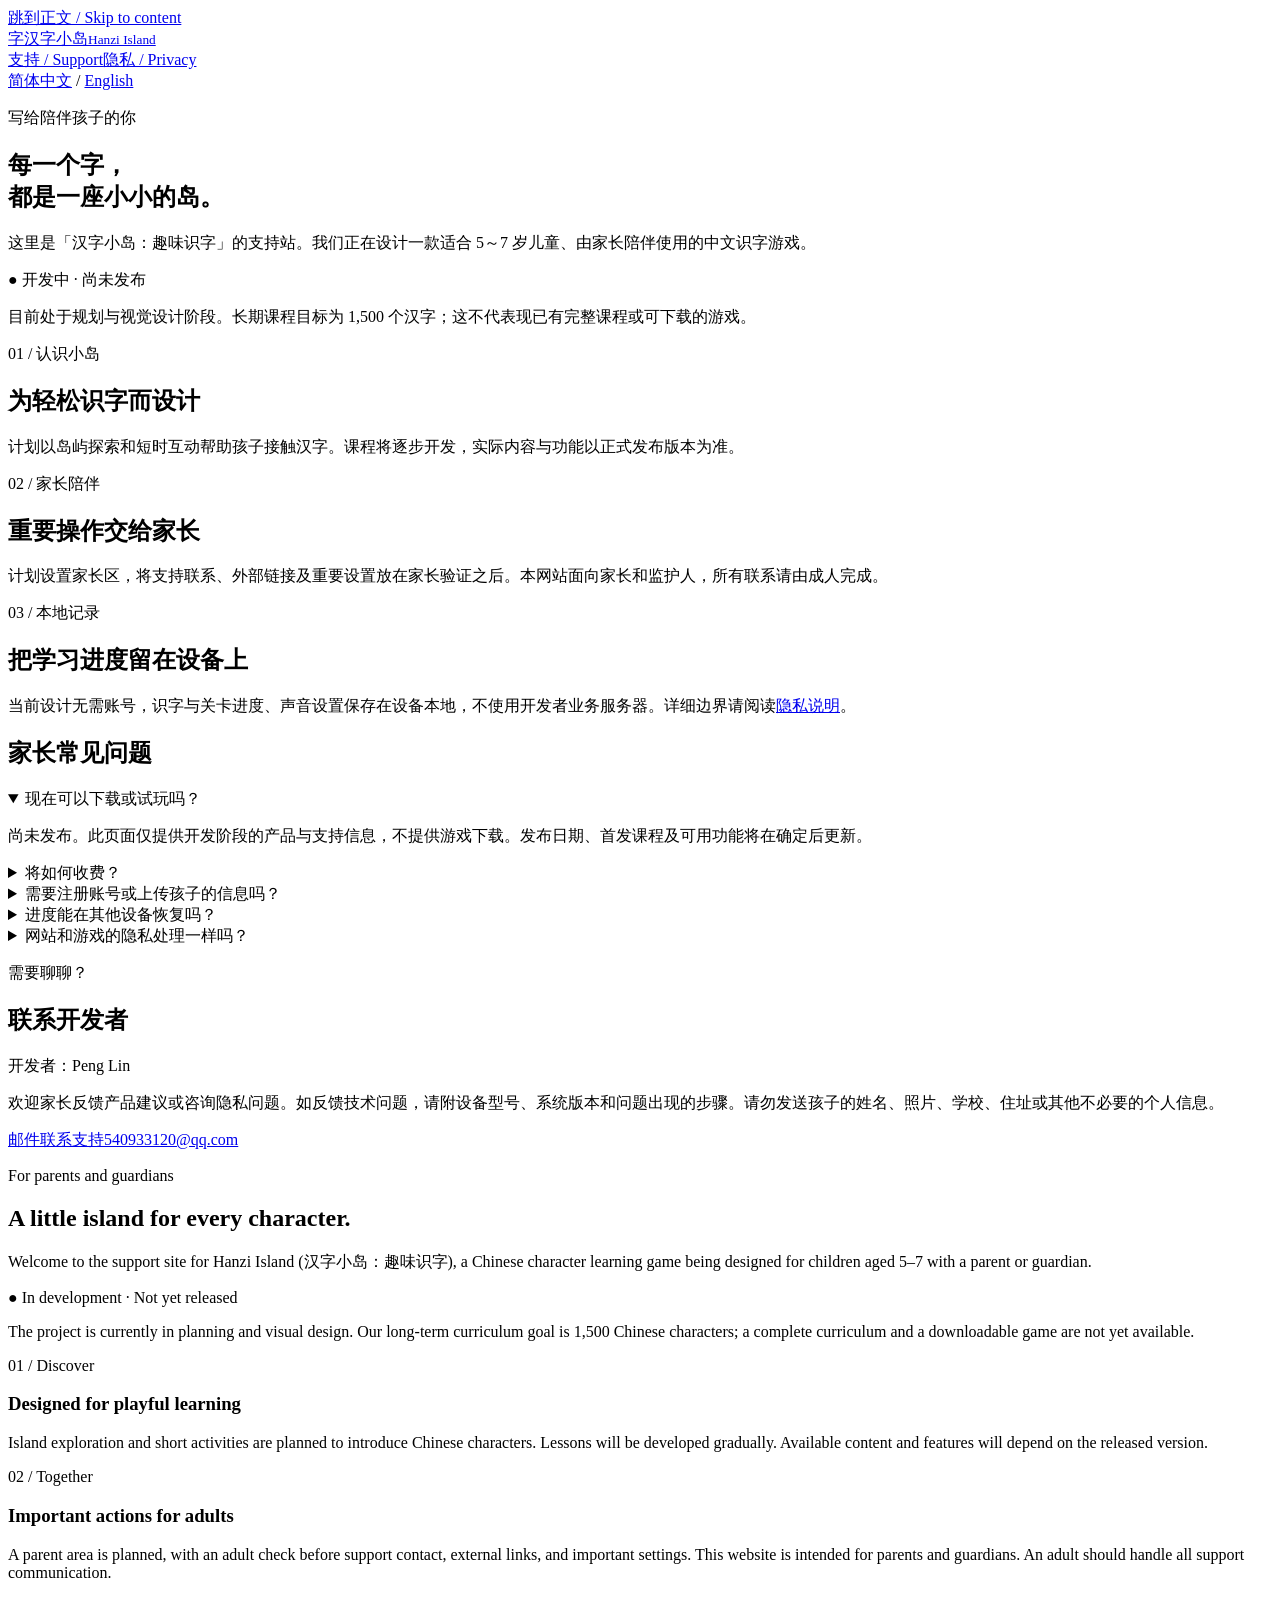
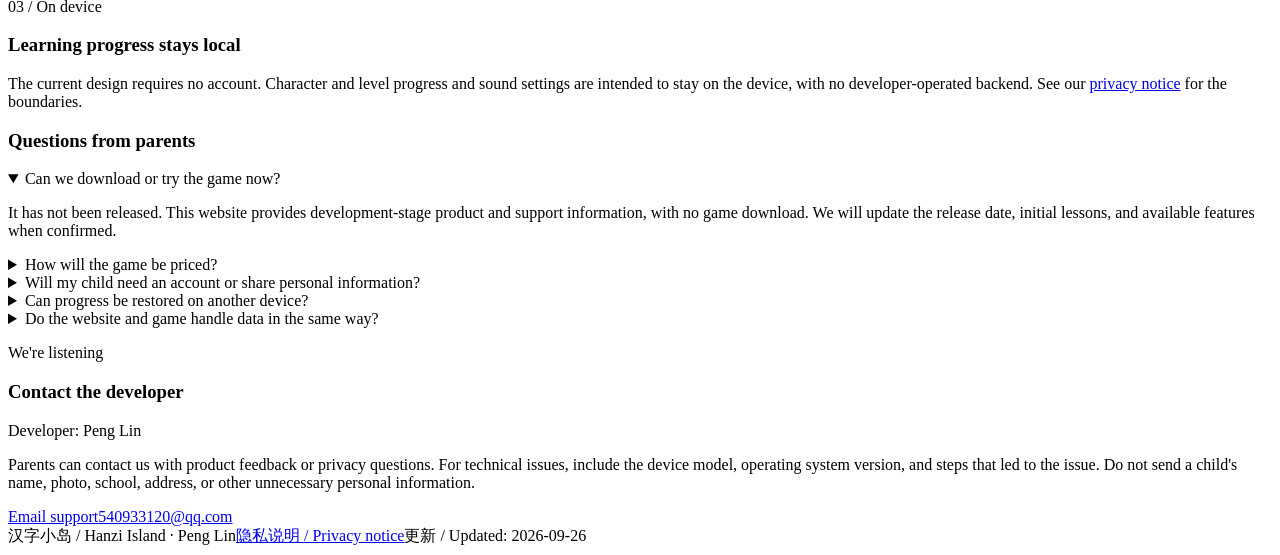
==== index.html @ 49970670 "Add bilingual Hanzi Island support page This file contains the initial HTML structure for the Hanzi " ====
<!doctype html>
<html lang="zh-CN">
<head>
  <meta charset="utf-8">
  <meta name="viewport" content="width=device-width, initial-scale=1">
  <meta name="description" content="汉字小岛（Hanzi Island）开发阶段支持站：面向家长的产品说明、联系支持与隐私信息。">
  <title>汉字小岛：趣味识字 · 支持 / Hanzi Island Support</title>
  <link rel="stylesheet" href="style.css">
</head>
<body>
  <a class="skip-link" href="#main">跳到正文 / Skip to content</a>
  <header class="site-header">
    <a class="brand" href="index.html"><span class="brand-mark" aria-hidden="true">字</span><span>汉字小岛<small lang="en">Hanzi Island</small></span></a>
    <nav aria-label="主导航 / Main navigation"><a href="index.html" aria-current="page">支持 / Support</a><a href="privacy.html">隐私 / Privacy</a></nav>
  </header>
  <main id="main">
    <div class="language-nav" aria-label="语言 / Language"><a href="#zh" lang="zh-CN">简体中文</a><span aria-hidden="true"> / </span><a href="#en" lang="en">English</a></div>
    <section id="zh" lang="zh-CN" aria-labelledby="zh-title">
      <div class="hero">
        <p class="eyebrow">写给陪伴孩子的你</p>
        <h1 id="zh-title">每一个字，<br>都是一座小小的岛。</h1>
        <p class="lead">这里是「汉字小岛：趣味识字」的支持站。我们正在设计一款适合 5～7 岁儿童、由家长陪伴使用的中文识字游戏。</p>
        <p class="status"><span aria-hidden="true">●</span> 开发中 · 尚未发布</p>
        <p class="muted">目前处于规划与视觉设计阶段。长期课程目标为 1,500 个汉字；这不代表现已有完整课程或可下载的游戏。</p>
      </div>
      <div class="card-grid">
        <article class="card"><p class="card-number">01 / 认识小岛</p><h2>为轻松识字而设计</h2><p>计划以岛屿探索和短时互动帮助孩子接触汉字。课程将逐步开发，实际内容与功能以正式发布版本为准。</p></article>
        <article class="card"><p class="card-number">02 / 家长陪伴</p><h2>重要操作交给家长</h2><p>计划设置家长区，将支持联系、外部链接及重要设置放在家长验证之后。本网站面向家长和监护人，所有联系请由成人完成。</p></article>
        <article class="card"><p class="card-number">03 / 本地记录</p><h2>把学习进度留在设备上</h2><p>当前设计无需账号，识字与关卡进度、声音设置保存在设备本地，不使用开发者业务服务器。详细边界请阅读<a href="privacy.html#zh">隐私说明</a>。</p></article>
      </div>
      <section class="content-section" aria-labelledby="zh-faq">
        <h2 id="zh-faq">家长常见问题</h2>
        <details open><summary>现在可以下载或试玩吗？</summary><p>尚未发布。此页面仅提供开发阶段的产品与支持信息，不提供游戏下载。发布日期、首发课程及可用功能将在确定后更新。</p></details>
        <details><summary>将如何收费？</summary><p>计划采用付费下载、一次买断，不设置内购或订阅。价格和首发地区尚未确定，正式价格以发布时的 App Store 页面为准。目前尚未发布，也未开放购买。</p></details>
        <details><summary>需要注册账号或上传孩子的信息吗？</summary><p>当前设计无需账号，也不要求孩子提供姓名、生日、照片或联系方式。计划中的学习记录保存在本地；联系支持时，请由家长发送邮件，避免包含孩子的个人信息。</p></details>
        <details><summary>进度能在其他设备恢复吗？</summary><p>当前未设计开发者云同步。系统备份是否保留或恢复数据取决于设备设置与最终实现。删除 App 或清除浏览器中的游戏数据可能丢失进度；正式版本的操作说明将在发布前核对。</p></details>
        <details><summary>网站和游戏的隐私处理一样吗？</summary><p>游戏的当前设计以本地记录为主。访问这个网站会向 GitHub Pages 发出网络请求；发送支持邮件也会经过邮件服务。请参阅<a href="privacy.html#zh">完整隐私说明</a>。</p></details>
      </section>
      <section class="contact-panel" aria-labelledby="zh-contact">
        <div><p class="eyebrow">需要聊聊？</p><h2 id="zh-contact">联系开发者</h2><p>开发者：Peng Lin</p><p>欢迎家长反馈产品建议或咨询隐私问题。如反馈技术问题，请附设备型号、系统版本和问题出现的步骤。请勿发送孩子的姓名、照片、学校、住址或其他不必要的个人信息。</p></div>
        <a class="button" href="mailto:540933120@qq.com">邮件联系支持<span>540933120@qq.com</span></a>
      </section>
    </section>
    <section id="en" class="english-section" lang="en" aria-labelledby="en-title">
      <p class="eyebrow">For parents and guardians</p>
      <h2 id="en-title" class="section-title">A little island for every character.</h2>
      <p class="lead">Welcome to the support site for Hanzi Island (汉字小岛：趣味识字), a Chinese character learning game being designed for children aged 5–7 with a parent or guardian.</p>
      <p class="status"><span aria-hidden="true">●</span> In development · Not yet released</p>
      <p>The project is currently in planning and visual design. Our long-term curriculum goal is 1,500 Chinese characters; a complete curriculum and a downloadable game are not yet available.</p>
      <div class="card-grid">
        <article class="card"><p class="card-number">01 / Discover</p><h3>Designed for playful learning</h3><p>Island exploration and short activities are planned to introduce Chinese characters. Lessons will be developed gradually. Available content and features will depend on the released version.</p></article>
        <article class="card"><p class="card-number">02 / Together</p><h3>Important actions for adults</h3><p>A parent area is planned, with an adult check before support contact, external links, and important settings. This website is intended for parents and guardians. An adult should handle all support communication.</p></article>
        <article class="card"><p class="card-number">03 / On device</p><h3>Learning progress stays local</h3><p>The current design requires no account. Character and level progress and sound settings are intended to stay on the device, with no developer-operated backend. See our <a href="privacy.html#en">privacy notice</a> for the boundaries.</p></article>
      </div>
      <section class="content-section" aria-labelledby="en-faq">
        <h3 id="en-faq">Questions from parents</h3>
        <details open><summary>Can we download or try the game now?</summary><p>It has not been released. This website provides development-stage product and support information, with no game download. We will update the release date, initial lessons, and available features when confirmed.</p></details>
        <details><summary>How will the game be priced?</summary><p>A one-time paid download is planned, with no in-app purchases or subscriptions. Pricing and initial release regions have not yet been determined. The price will be shown on the App Store at release. The game is not yet released or available to purchase.</p></details>
        <details><summary>Will my child need an account or share personal information?</summary><p>The current design requires no account, name, birth date, photo, or contact details. Planned learning records stay on the device. A parent should email support and avoid including a child's personal information.</p></details>
        <details><summary>Can progress be restored on another device?</summary><p>Developer-operated cloud sync is not currently planned. Whether system backups retain or restore data depends on device settings and the final implementation. Deleting the app or clearing browser game data may erase progress. Instructions will be verified before release.</p></details>
        <details><summary>Do the website and game handle data in the same way?</summary><p>The game's current design uses local records. Visiting this website sends network requests to GitHub Pages, and support messages pass through email services. Please read the <a href="privacy.html#en">full privacy notice</a>.</p></details>
      </section>
      <section class="contact-panel" aria-labelledby="en-contact">
        <div><p class="eyebrow">We're listening</p><h3 id="en-contact">Contact the developer</h3><p>Developer: Peng Lin</p><p>Parents can contact us with product feedback or privacy questions. For technical issues, include the device model, operating system version, and steps that led to the issue. Do not send a child's name, photo, school, address, or other unnecessary personal information.</p></div>
        <a class="button" href="mailto:540933120@qq.com">Email support<span>540933120@qq.com</span></a>
      </section>
    </section>
  </main>
  <footer><span>汉字小岛 / Hanzi Island · Peng Lin</span><a href="privacy.html">隐私说明 / Privacy notice</a><span>更新 / Updated: 2026-09-26</span></footer>
</body>
</html>
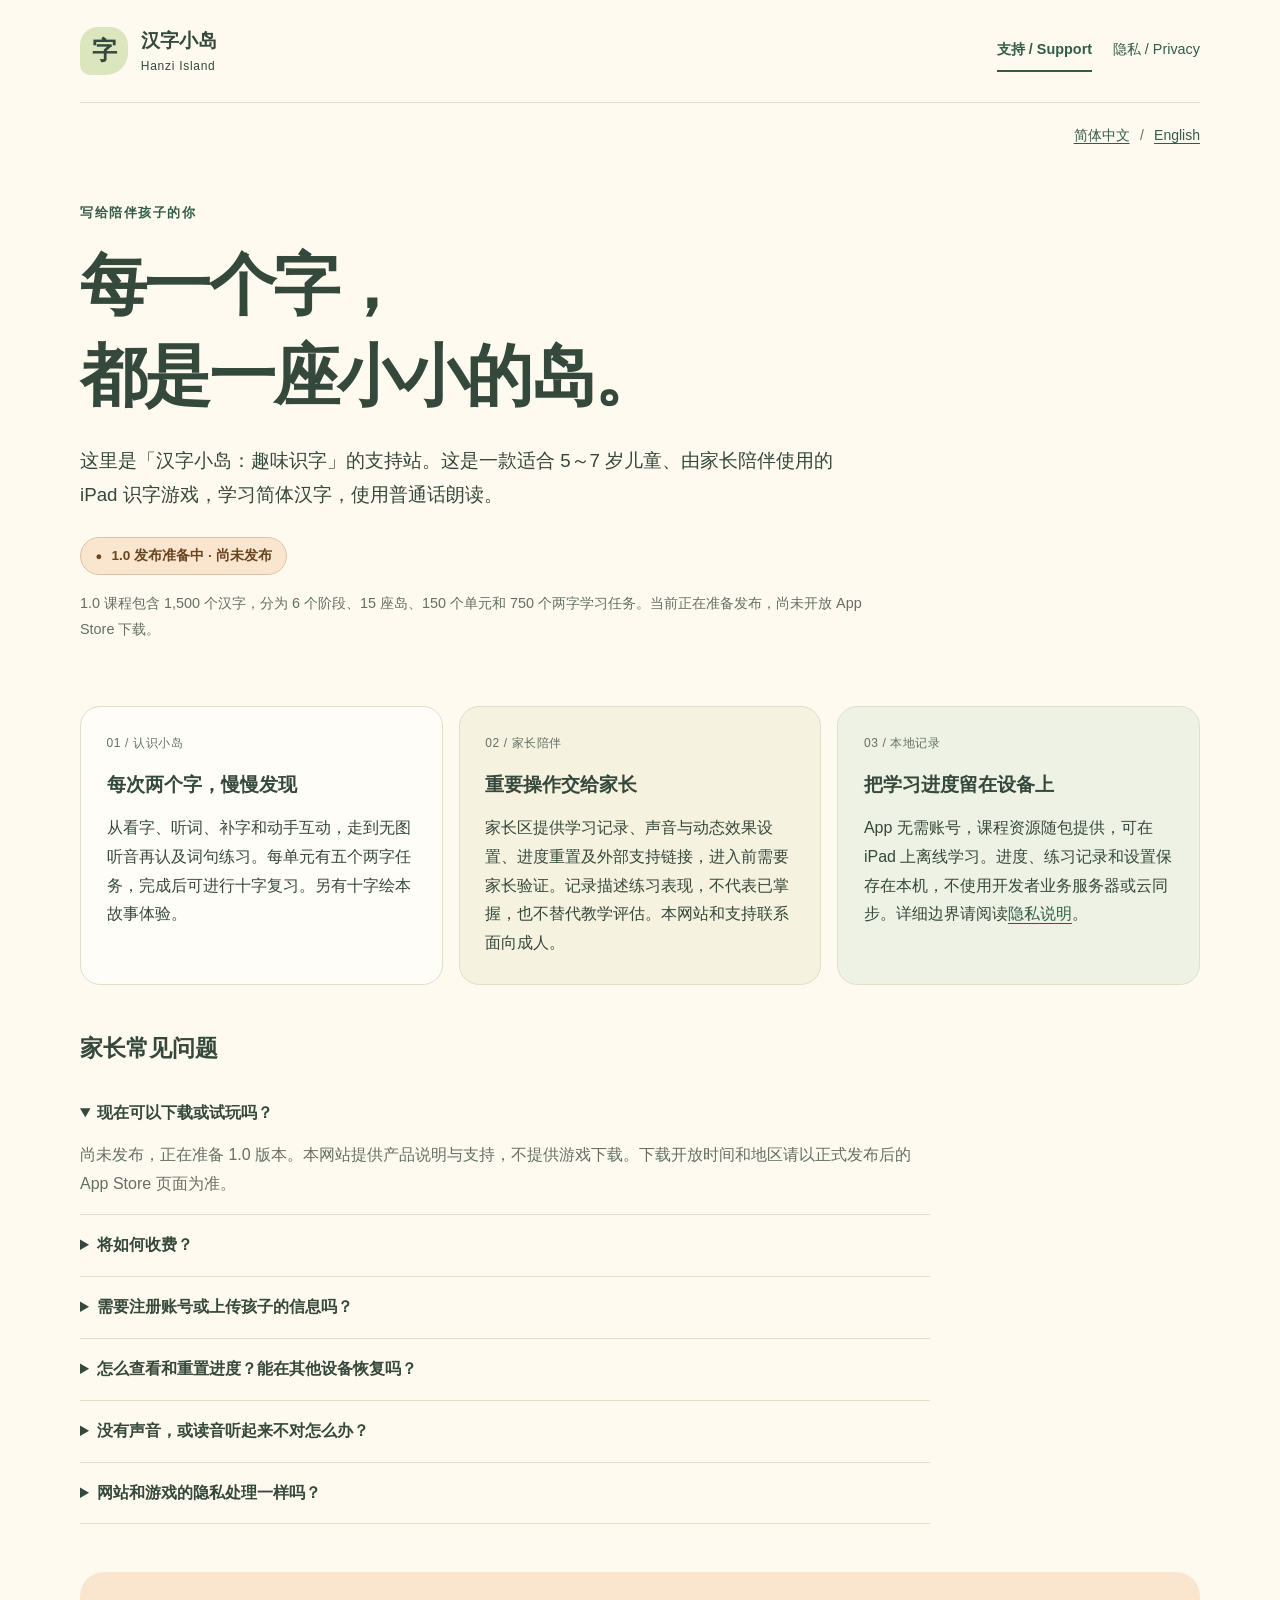
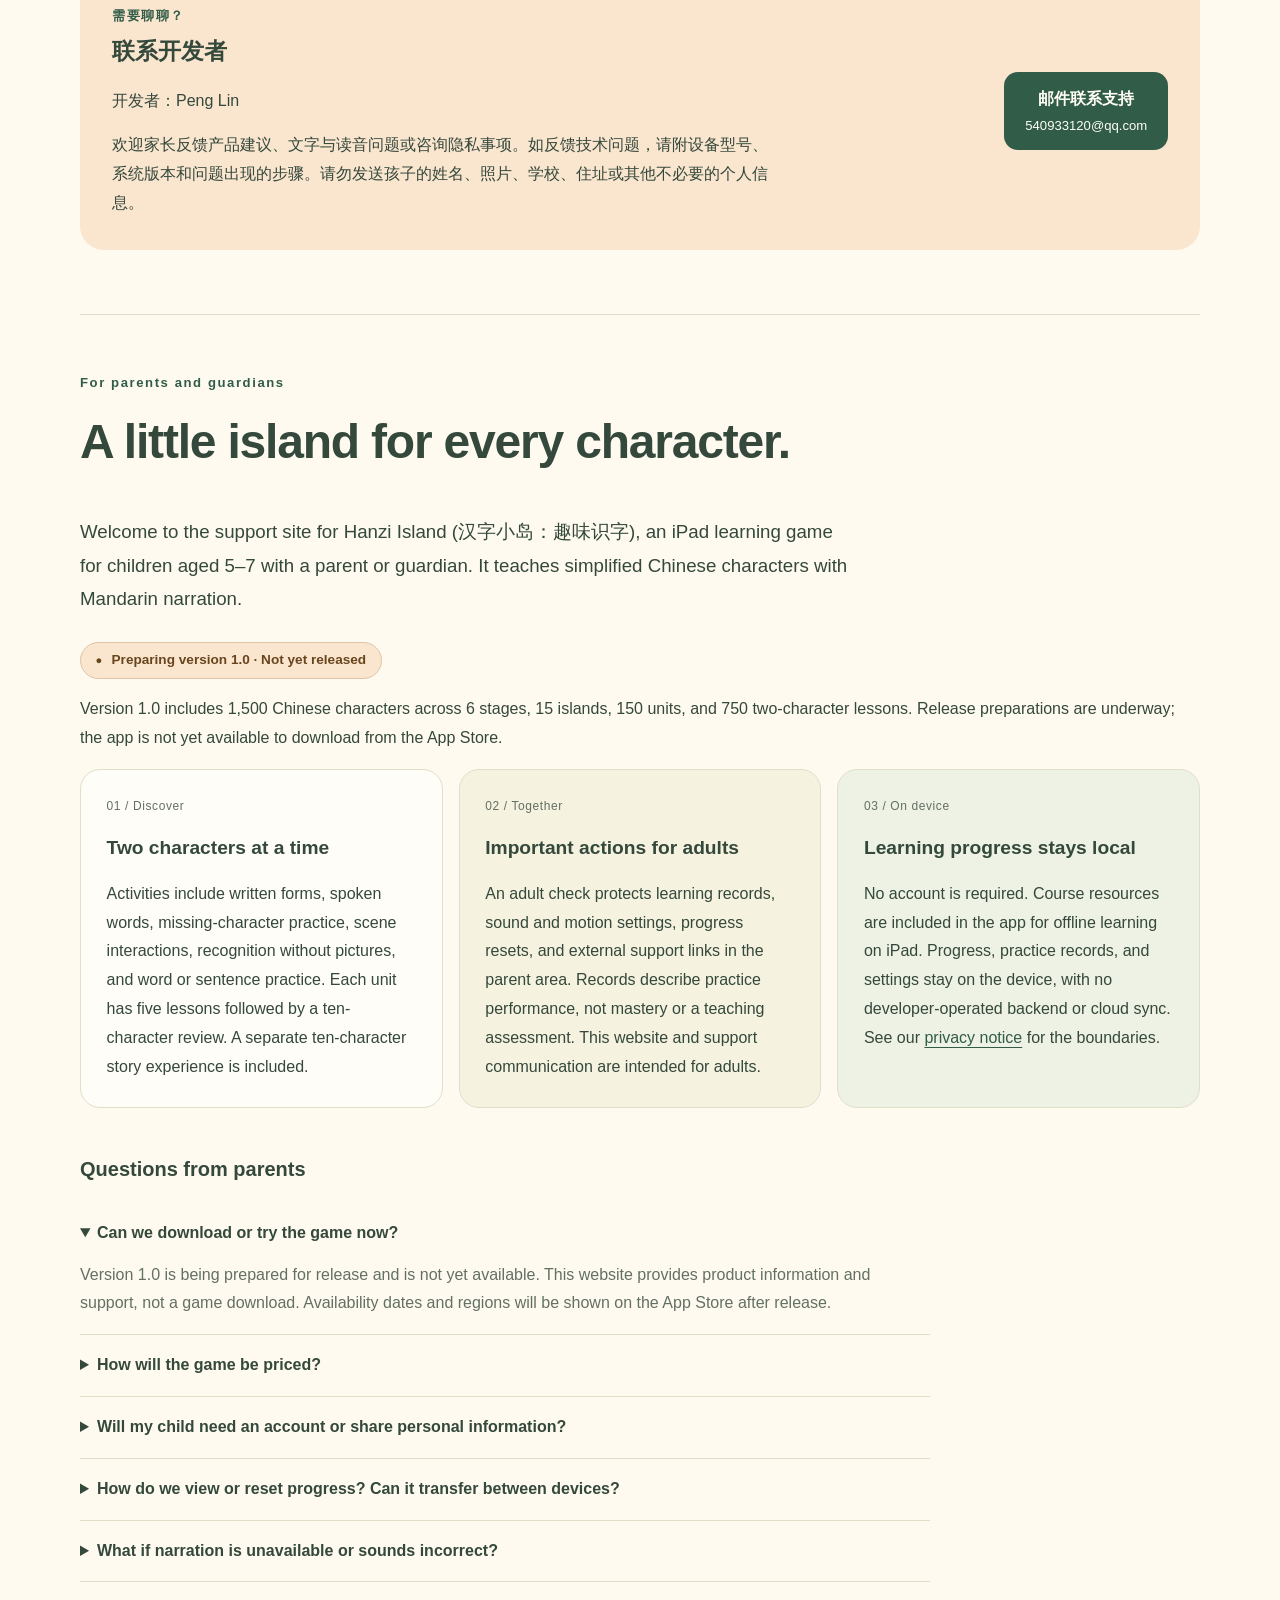
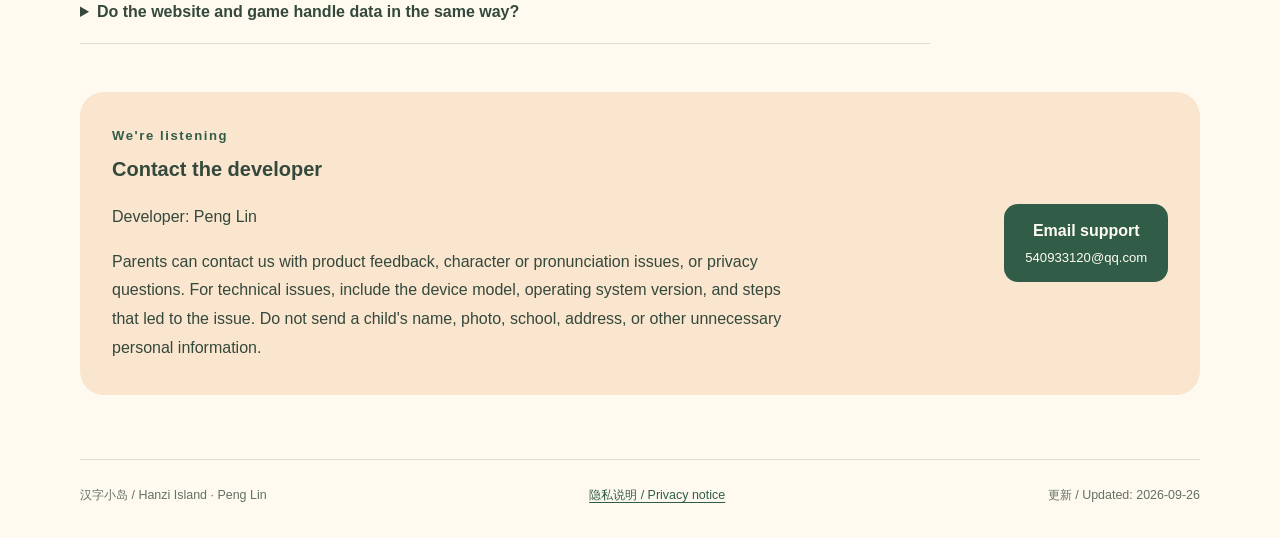
==== commit 35522d41: "更新汉字小岛 1.0 支持与隐私说明" ====
--- a/index.html
+++ b/index.html
@@ -3,7 +3,7 @@
 <head>
   <meta charset="utf-8">
   <meta name="viewport" content="width=device-width, initial-scale=1">
-  <meta name="description" content="汉字小岛（Hanzi Island）开发阶段支持站：面向家长的产品说明、联系支持与隐私信息。">
+  <meta name="description" content="汉字小岛（Hanzi Island）1.0 支持站：1500 字离线识字课程、家长操作说明、联系支持与隐私信息。">
   <title>汉字小岛：趣味识字 · 支持 / Hanzi Island Support</title>
   <link rel="stylesheet" href="style.css">
 </head>
@@ -19,49 +19,51 @@
       <div class="hero">
         <p class="eyebrow">写给陪伴孩子的你</p>
         <h1 id="zh-title">每一个字，<br>都是一座小小的岛。</h1>
-        <p class="lead">这里是「汉字小岛：趣味识字」的支持站。我们正在设计一款适合 5～7 岁儿童、由家长陪伴使用的中文识字游戏。</p>
-        <p class="status"><span aria-hidden="true">●</span> 开发中 · 尚未发布</p>
-        <p class="muted">目前处于规划与视觉设计阶段。长期课程目标为 1,500 个汉字；这不代表现已有完整课程或可下载的游戏。</p>
+        <p class="lead">这里是「汉字小岛：趣味识字」的支持站。这是一款适合 5～7 岁儿童、由家长陪伴使用的 iPad 识字游戏，学习简体汉字，使用普通话朗读。</p>
+        <p class="status"><span aria-hidden="true">●</span> 1.0 发布准备中 · 尚未发布</p>
+        <p class="muted">1.0 课程包含 1,500 个汉字，分为 6 个阶段、15 座岛、150 个单元和 750 个两字学习任务。当前正在准备发布，尚未开放 App Store 下载。</p>
       </div>
       <div class="card-grid">
-        <article class="card"><p class="card-number">01 / 认识小岛</p><h2>为轻松识字而设计</h2><p>计划以岛屿探索和短时互动帮助孩子接触汉字。课程将逐步开发，实际内容与功能以正式发布版本为准。</p></article>
-        <article class="card"><p class="card-number">02 / 家长陪伴</p><h2>重要操作交给家长</h2><p>计划设置家长区，将支持联系、外部链接及重要设置放在家长验证之后。本网站面向家长和监护人，所有联系请由成人完成。</p></article>
-        <article class="card"><p class="card-number">03 / 本地记录</p><h2>把学习进度留在设备上</h2><p>当前设计无需账号，识字与关卡进度、声音设置保存在设备本地，不使用开发者业务服务器。详细边界请阅读<a href="privacy.html#zh">隐私说明</a>。</p></article>
+        <article class="card"><p class="card-number">01 / 认识小岛</p><h2>每次两个字，慢慢发现</h2><p>从看字、听词、补字和动手互动，走到无图听音再认及词句练习。每单元有五个两字任务，完成后可进行十字复习。另有十字绘本故事体验。</p></article>
+        <article class="card"><p class="card-number">02 / 家长陪伴</p><h2>重要操作交给家长</h2><p>家长区提供学习记录、声音与动态效果设置、进度重置及外部支持链接，进入前需要家长验证。记录描述练习表现，不代表已掌握，也不替代教学评估。本网站和支持联系面向成人。</p></article>
+        <article class="card"><p class="card-number">03 / 本地记录</p><h2>把学习进度留在设备上</h2><p>App 无需账号，课程资源随包提供，可在 iPad 上离线学习。进度、练习记录和设置保存在本机，不使用开发者业务服务器或云同步。详细边界请阅读<a href="privacy.html#zh">隐私说明</a>。</p></article>
       </div>
       <section class="content-section" aria-labelledby="zh-faq">
         <h2 id="zh-faq">家长常见问题</h2>
-        <details open><summary>现在可以下载或试玩吗？</summary><p>尚未发布。此页面仅提供开发阶段的产品与支持信息，不提供游戏下载。发布日期、首发课程及可用功能将在确定后更新。</p></details>
-        <details><summary>将如何收费？</summary><p>计划采用付费下载、一次买断，不设置内购或订阅。价格和首发地区尚未确定，正式价格以发布时的 App Store 页面为准。目前尚未发布，也未开放购买。</p></details>
-        <details><summary>需要注册账号或上传孩子的信息吗？</summary><p>当前设计无需账号，也不要求孩子提供姓名、生日、照片或联系方式。计划中的学习记录保存在本地；联系支持时，请由家长发送邮件，避免包含孩子的个人信息。</p></details>
-        <details><summary>进度能在其他设备恢复吗？</summary><p>当前未设计开发者云同步。系统备份是否保留或恢复数据取决于设备设置与最终实现。删除 App 或清除浏览器中的游戏数据可能丢失进度；正式版本的操作说明将在发布前核对。</p></details>
-        <details><summary>网站和游戏的隐私处理一样吗？</summary><p>游戏的当前设计以本地记录为主。访问这个网站会向 GitHub Pages 发出网络请求；发送支持邮件也会经过邮件服务。请参阅<a href="privacy.html#zh">完整隐私说明</a>。</p></details>
+        <details open><summary>现在可以下载或试玩吗？</summary><p>尚未发布，正在准备 1.0 版本。本网站提供产品说明与支持，不提供游戏下载。下载开放时间和地区请以正式发布后的 App Store 页面为准。</p></details>
+        <details><summary>将如何收费？</summary><p>采用一次付费下载，无内购、订阅或广告。具体价格以发布时所在地区的 App Store 页面为准。目前尚未发布，未开放购买。</p></details>
+        <details><summary>需要注册账号或上传孩子的信息吗？</summary><p>无需注册或登录，不要求孩子提供姓名、生日、照片或联系方式。学习记录保存在本机，不上传给开发者。联系支持请由家长发送邮件，避免包含孩子的个人信息。</p></details>
+        <details><summary>怎么查看和重置进度？能在其他设备恢复吗？</summary><p>在学习页面进入家长区，完成家长验证后可查看记录、调整声音与动态效果，或按页面说明重置对应进度。删除记录还需第二次确认，且无法撤销。完整课程与绘本故事分别保存进度，重置范围会在确认页面列出。</p><p>App 不提供账号或开发者云同步。“删除 App”通常会移除本机数据；系统的“卸载 App”操作会保留文稿与数据。系统备份可能保留或恢复旧记录，取决于设备和备份设置，请勿把它视为 App 提供的跨设备同步。</p></details>
+        <details><summary>没有声音，或读音听起来不对怎么办？</summary><p>先检查 App 声音开关和 iPad 音量。App 使用 AVSpeechSynthesizer 调用设备已安装的 Apple 简体中文（zh-CN）声音，不录音、不上传朗读文本，也不捆绑从 macOS 导出的语音录音。若普通话声音不可用，请家长检查设备朗读声音设置，或使用文字提示继续练习。例词与上下文决定本次读音；若发现问题，欢迎反馈具体汉字、例词和设备版本。</p></details>
+        <details><summary>网站和游戏的隐私处理一样吗？</summary><p>App 的学习记录保存在本机。通过家长区打开本支持网站需要网络，会向 GitHub Pages 发出请求；发送支持邮件会经过您的邮件服务和 QQ 邮箱。请参阅<a href="privacy.html#zh">完整隐私说明</a>。</p></details>
       </section>
       <section class="contact-panel" aria-labelledby="zh-contact">
-        <div><p class="eyebrow">需要聊聊？</p><h2 id="zh-contact">联系开发者</h2><p>开发者：Peng Lin</p><p>欢迎家长反馈产品建议或咨询隐私问题。如反馈技术问题，请附设备型号、系统版本和问题出现的步骤。请勿发送孩子的姓名、照片、学校、住址或其他不必要的个人信息。</p></div>
+        <div><p class="eyebrow">需要聊聊？</p><h2 id="zh-contact">联系开发者</h2><p>开发者：Peng Lin</p><p>欢迎家长反馈产品建议、文字与读音问题或咨询隐私事项。如反馈技术问题，请附设备型号、系统版本和问题出现的步骤。请勿发送孩子的姓名、照片、学校、住址或其他不必要的个人信息。</p></div>
         <a class="button" href="mailto:540933120@qq.com">邮件联系支持<span>540933120@qq.com</span></a>
       </section>
     </section>
     <section id="en" class="english-section" lang="en" aria-labelledby="en-title">
       <p class="eyebrow">For parents and guardians</p>
       <h2 id="en-title" class="section-title">A little island for every character.</h2>
-      <p class="lead">Welcome to the support site for Hanzi Island (汉字小岛：趣味识字), a Chinese character learning game being designed for children aged 5–7 with a parent or guardian.</p>
-      <p class="status"><span aria-hidden="true">●</span> In development · Not yet released</p>
-      <p>The project is currently in planning and visual design. Our long-term curriculum goal is 1,500 Chinese characters; a complete curriculum and a downloadable game are not yet available.</p>
+      <p class="lead">Welcome to the support site for Hanzi Island (汉字小岛：趣味识字), an iPad learning game for children aged 5–7 with a parent or guardian. It teaches simplified Chinese characters with Mandarin narration.</p>
+      <p class="status"><span aria-hidden="true">●</span> Preparing version 1.0 · Not yet released</p>
+      <p>Version 1.0 includes 1,500 Chinese characters across 6 stages, 15 islands, 150 units, and 750 two-character lessons. Release preparations are underway; the app is not yet available to download from the App Store.</p>
       <div class="card-grid">
-        <article class="card"><p class="card-number">01 / Discover</p><h3>Designed for playful learning</h3><p>Island exploration and short activities are planned to introduce Chinese characters. Lessons will be developed gradually. Available content and features will depend on the released version.</p></article>
-        <article class="card"><p class="card-number">02 / Together</p><h3>Important actions for adults</h3><p>A parent area is planned, with an adult check before support contact, external links, and important settings. This website is intended for parents and guardians. An adult should handle all support communication.</p></article>
-        <article class="card"><p class="card-number">03 / On device</p><h3>Learning progress stays local</h3><p>The current design requires no account. Character and level progress and sound settings are intended to stay on the device, with no developer-operated backend. See our <a href="privacy.html#en">privacy notice</a> for the boundaries.</p></article>
+        <article class="card"><p class="card-number">01 / Discover</p><h3>Two characters at a time</h3><p>Activities include written forms, spoken words, missing-character practice, scene interactions, recognition without pictures, and word or sentence practice. Each unit has five lessons followed by a ten-character review. A separate ten-character story experience is included.</p></article>
+        <article class="card"><p class="card-number">02 / Together</p><h3>Important actions for adults</h3><p>An adult check protects learning records, sound and motion settings, progress resets, and external support links in the parent area. Records describe practice performance, not mastery or a teaching assessment. This website and support communication are intended for adults.</p></article>
+        <article class="card"><p class="card-number">03 / On device</p><h3>Learning progress stays local</h3><p>No account is required. Course resources are included in the app for offline learning on iPad. Progress, practice records, and settings stay on the device, with no developer-operated backend or cloud sync. See our <a href="privacy.html#en">privacy notice</a> for the boundaries.</p></article>
       </div>
       <section class="content-section" aria-labelledby="en-faq">
         <h3 id="en-faq">Questions from parents</h3>
-        <details open><summary>Can we download or try the game now?</summary><p>It has not been released. This website provides development-stage product and support information, with no game download. We will update the release date, initial lessons, and available features when confirmed.</p></details>
-        <details><summary>How will the game be priced?</summary><p>A one-time paid download is planned, with no in-app purchases or subscriptions. Pricing and initial release regions have not yet been determined. The price will be shown on the App Store at release. The game is not yet released or available to purchase.</p></details>
-        <details><summary>Will my child need an account or share personal information?</summary><p>The current design requires no account, name, birth date, photo, or contact details. Planned learning records stay on the device. A parent should email support and avoid including a child's personal information.</p></details>
-        <details><summary>Can progress be restored on another device?</summary><p>Developer-operated cloud sync is not currently planned. Whether system backups retain or restore data depends on device settings and the final implementation. Deleting the app or clearing browser game data may erase progress. Instructions will be verified before release.</p></details>
-        <details><summary>Do the website and game handle data in the same way?</summary><p>The game's current design uses local records. Visiting this website sends network requests to GitHub Pages, and support messages pass through email services. Please read the <a href="privacy.html#en">full privacy notice</a>.</p></details>
+        <details open><summary>Can we download or try the game now?</summary><p>Version 1.0 is being prepared for release and is not yet available. This website provides product information and support, not a game download. Availability dates and regions will be shown on the App Store after release.</p></details>
+        <details><summary>How will the game be priced?</summary><p>The app uses a one-time paid download, with no in-app purchases, subscriptions, or advertising. The price for your region will be shown on the App Store at release. The app is not yet released or available to purchase.</p></details>
+        <details><summary>Will my child need an account or share personal information?</summary><p>No registration, login, name, birth date, photo, or contact details are required. Learning records stay on the device and are not uploaded to the developer. A parent should email support and avoid including a child's personal information.</p></details>
+        <details><summary>How do we view or reset progress? Can it transfer between devices?</summary><p>Open the parent area from the learning page and complete the adult check to view records, change sound or motion settings, or reset the corresponding progress. Deletion requires a second confirmation and cannot be undone. The full course and story experience store progress separately; the confirmation screen explains which records will be deleted.</p><p>The app provides no account or developer-operated cloud sync. “Delete App” generally removes local data; “Offload App” keeps documents and data. System backups may retain or restore older records depending on device and backup settings. This is not cross-device sync provided by the app.</p></details>
+        <details><summary>What if narration is unavailable or sounds incorrect?</summary><p>Check the app sound setting and iPad volume first. The app uses AVSpeechSynthesizer with an installed Apple Simplified Chinese (zh-CN) voice. It does not record audio, upload narration text, or bundle speech recordings exported from macOS. If Mandarin speech is unavailable, a parent can check the device speech voice settings or use text hints to continue. Pronunciation depends on the example word and context. Please report the character, example word, and device version if you notice a problem.</p></details>
+        <details><summary>Do the website and game handle data in the same way?</summary><p>Learning records stay on the device. Opening this support site from the parent area requires a network connection and sends requests to GitHub Pages. Support messages pass through your email provider and QQ Mail. Please read the <a href="privacy.html#en">full privacy notice</a>.</p></details>
       </section>
       <section class="contact-panel" aria-labelledby="en-contact">
-        <div><p class="eyebrow">We're listening</p><h3 id="en-contact">Contact the developer</h3><p>Developer: Peng Lin</p><p>Parents can contact us with product feedback or privacy questions. For technical issues, include the device model, operating system version, and steps that led to the issue. Do not send a child's name, photo, school, address, or other unnecessary personal information.</p></div>
+        <div><p class="eyebrow">We're listening</p><h3 id="en-contact">Contact the developer</h3><p>Developer: Peng Lin</p><p>Parents can contact us with product feedback, character or pronunciation issues, or privacy questions. For technical issues, include the device model, operating system version, and steps that led to the issue. Do not send a child's name, photo, school, address, or other unnecessary personal information.</p></div>
         <a class="button" href="mailto:540933120@qq.com">Email support<span>540933120@qq.com</span></a>
       </section>
     </section>
--- a/style.css
+++ b/style.css
@@ -0,0 +1,70 @@
+:root { color-scheme: light; --paper: #fffaf0; --ink: #34483b; --muted: #637064; --leaf: #315c48; --line: #dfdfca; --peach: #fae5cf; --cream: #f4f1dc; }
+* { box-sizing: border-box; }
+html { scroll-behavior: smooth; scroll-padding-top: 1.5rem; }
+body { margin: 0; background: var(--paper); color: var(--ink); font-family: -apple-system, BlinkMacSystemFont, "Segoe UI", "PingFang SC", "Microsoft YaHei", sans-serif; line-height: 1.8; }
+a { color: var(--leaf); text-underline-offset: .22em; }
+a:hover { text-decoration-thickness: 2px; }
+a:focus-visible, summary:focus-visible { outline: 3px solid #a76525; outline-offset: 5px; border-radius: 3px; }
+.skip-link { position: absolute; left: 1rem; top: -6rem; padding: .7rem 1rem; background: white; z-index: 2; }
+.skip-link:focus { top: 1rem; }
+.site-header, main, footer { width: min(1120px, calc(100% - 64px)); margin-inline: auto; }
+.site-header { display: flex; align-items: center; justify-content: space-between; gap: 1.5rem; padding-block: 1.7rem; border-bottom: 1px solid var(--line); }
+.brand { display: flex; gap: .8rem; align-items: center; color: var(--ink); text-decoration: none; font-weight: 750; font-size: 1.18rem; line-height: 1.35; }
+.brand small { display: block; margin-top: .25rem; font-size: .75rem; font-weight: 500; letter-spacing: .06em; }
+.brand-mark { display: grid; place-items: center; width: 48px; height: 48px; background: #dbe6bf; border-radius: 18px 18px 22px 10px; font-size: 1.55rem; }
+nav { display: flex; flex-wrap: wrap; gap: 1.3rem; font-size: .9rem; }
+nav a { text-decoration: none; padding-block: .4rem; }
+nav a[aria-current="page"] { font-weight: 700; border-bottom: 2px solid var(--leaf); }
+.language-nav { padding-top: 1.2rem; text-align: right; font-size: .875rem; }
+.language-nav span { color: var(--muted); padding-inline: .4rem; }
+.hero { max-width: 810px; padding-block: 3.3rem 2rem; }
+.eyebrow { margin: 0 0 1rem; color: var(--leaf); font-size: .82rem; font-weight: 750; letter-spacing: .12em; }
+h1, h2, h3 { line-height: 1.35; font-weight: 750; }
+h1 { margin: 0 0 1.4rem; font-size: clamp(2.4rem, 6vw, 4.2rem); letter-spacing: -.04em; }
+h2 { font-size: 1.45rem; }
+h3 { font-size: 1.25rem; }
+p { margin-block: 0 1rem; }
+.lead { max-width: 770px; font-size: 1.17rem; }
+.muted { color: var(--muted); font-size: .9rem; }
+.status { display: inline-block; margin-block: .6rem 1rem; padding: .35rem .9rem; border: 1px solid #dec4a6; background: var(--peach); border-radius: 99px; font-size: .85rem; font-weight: 650; color: #69451e; }
+.status span { padding-right: .35rem; font-size: .7rem; }
+.card-grid { display: grid; grid-template-columns: repeat(3, minmax(0, 1fr)); gap: 1rem; margin-block: 1rem 3rem; }
+.card { padding: 1.6rem; border: 1px solid var(--line); background: #fffdf7; border-radius: 20px; }
+.card:nth-child(2) { background: #f5f2df; }
+.card:nth-child(3) { background: #eef2e4; }
+.card-number { font-size: .75rem; letter-spacing: .05em; color: var(--muted); }
+.card h2, .card h3 { margin-top: 1.1rem; font-size: 1.2rem; }
+.card p:last-child, .contact-panel p:last-child, .notice p:last-child { margin-bottom: 0; }
+.content-section { max-width: 850px; margin-block: 3rem; }
+details { border-bottom: 1px solid var(--line); padding-block: 1rem; }
+summary { cursor: pointer; font-weight: 650; padding-right: .4rem; }
+details p { margin: .8rem 0 0; color: var(--muted); }
+.contact-panel { display: flex; align-items: center; justify-content: space-between; gap: 2.5rem; padding: 2rem; background: var(--peach); border-radius: 24px; }
+.contact-panel > div { max-width: 670px; }
+.contact-panel h2, .contact-panel h3 { margin-top: 0; }
+.contact-panel .eyebrow { margin-bottom: .5rem; }
+.button { display: block; flex-shrink: 0; text-align: center; padding: .8rem 1.3rem; background: var(--leaf); color: #fffdf4; border-radius: 14px; text-decoration: none; font-weight: 650; }
+.button span { display: block; font-size: .82rem; font-weight: 400; }
+.english-section { margin-top: 4rem; padding-top: 3.5rem; border-top: 1px solid var(--line); }
+.section-title { font-size: clamp(2rem, 4vw, 3rem); margin-top: 0; letter-spacing: -.025em; }
+.policy { max-width: 820px; }
+.policy article { padding-top: 3rem; }
+.policy h1 { font-size: clamp(2.3rem, 5vw, 3.5rem); }
+.policy h2:not(.section-title), .policy h3 { margin: 2.3rem 0 .8rem; font-size: 1.3rem; }
+.notice { margin-block: 1.7rem; padding: 1.3rem 1.5rem; background: var(--cream); border-left: 4px solid #94a369; border-radius: 0 12px 12px 0; font-size: .93rem; }
+.notice strong { display: block; margin-bottom: .5rem; }
+footer { display: flex; flex-wrap: wrap; justify-content: space-between; gap: .6rem 2rem; margin-top: 4rem; padding-block: 1.5rem 2rem; border-top: 1px solid var(--line); color: var(--muted); font-size: .78rem; }
+@media (max-width: 760px) {
+  .site-header, main, footer { width: calc(100% - 36px); }
+  .site-header { align-items: flex-start; flex-direction: column; gap: 1rem; padding-block: 1.2rem; }
+  nav { gap: 1.6rem; }
+  .hero { padding-top: 2.2rem; }
+  .card-grid { grid-template-columns: 1fr; }
+  .card { padding: 1.4rem; }
+  .contact-panel { flex-direction: column; align-items: stretch; padding: 1.5rem; gap: 1.4rem; }
+  .button { align-self: flex-start; }
+  .english-section { margin-top: 3rem; padding-top: 2.5rem; }
+  .policy article { padding-top: 2rem; }
+}
+@media (prefers-reduced-motion: reduce) { html { scroll-behavior: auto; } }
+@media print { body { background: white; } .skip-link, .language-nav { display: none; } .site-header, main, footer { width: 100%; } .card-grid { display: block; } .card, .contact-panel, .notice { break-inside: avoid; } a { color: inherit; } }
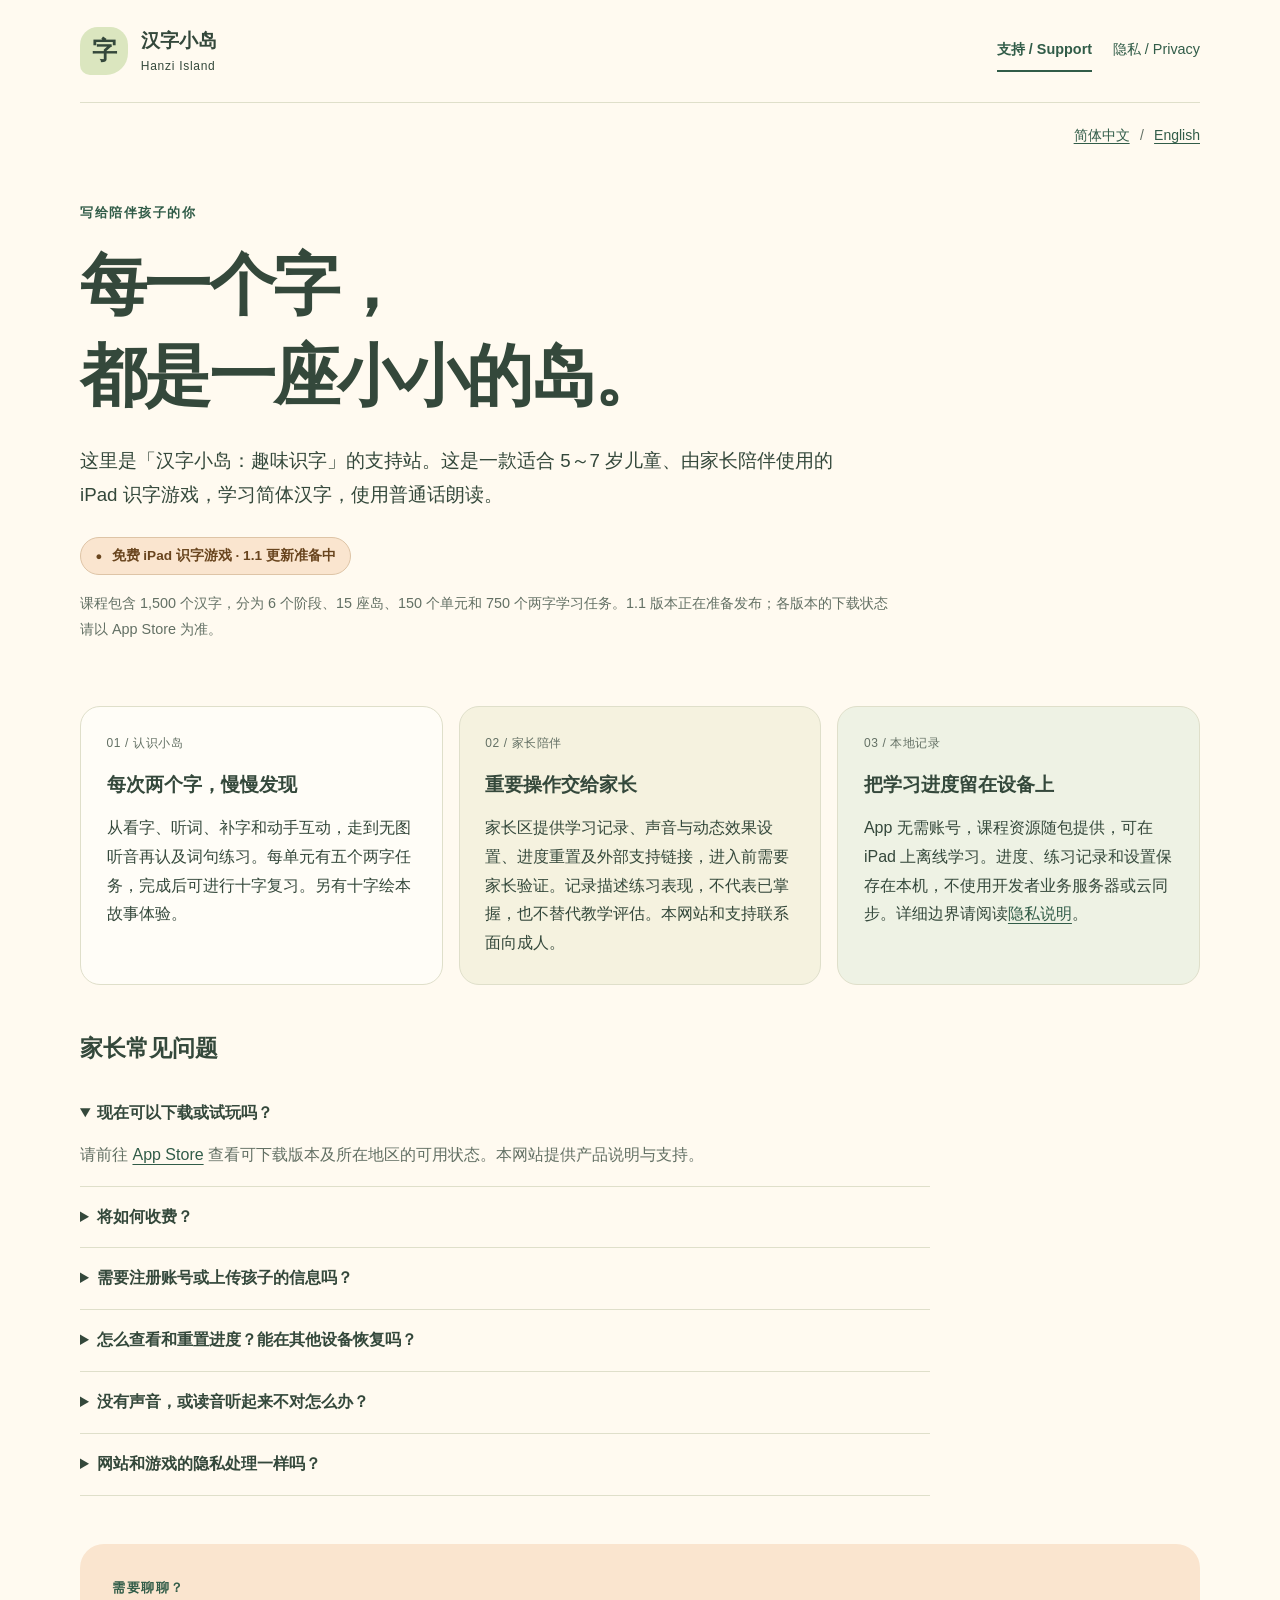
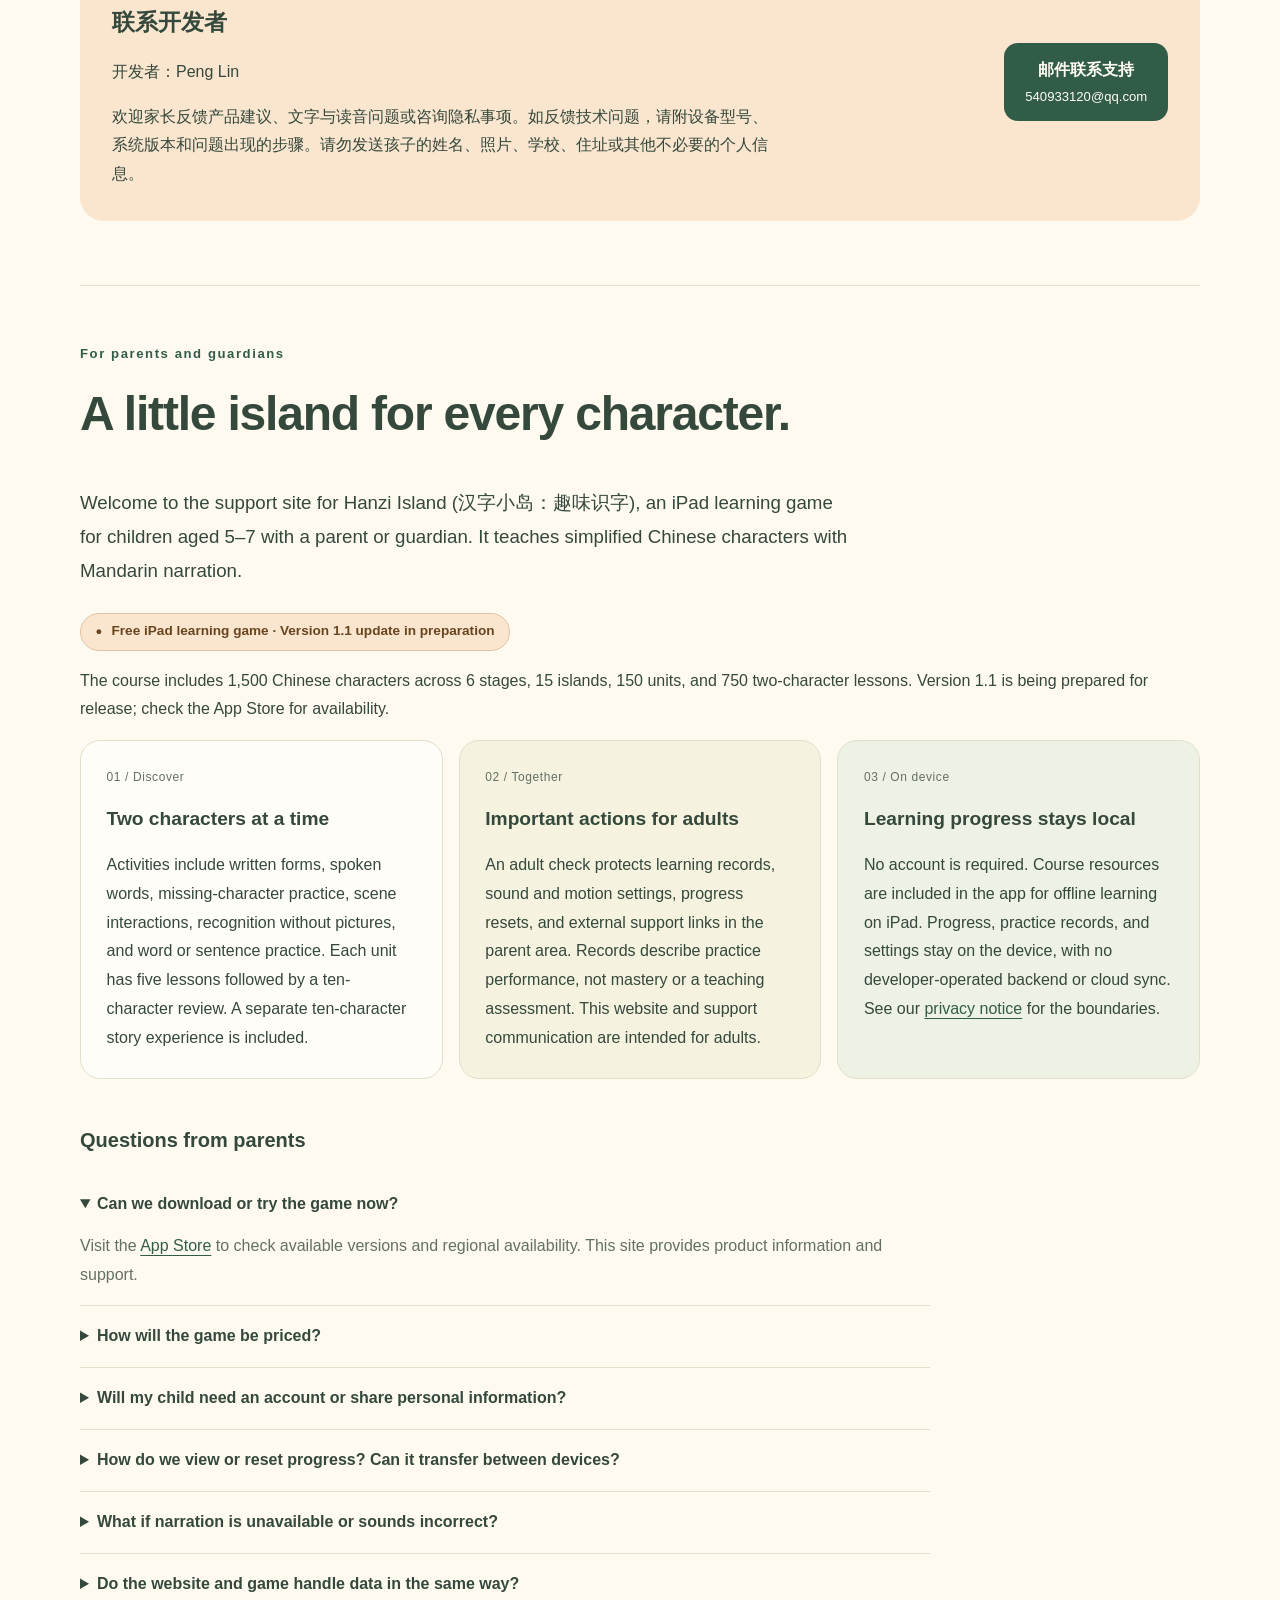
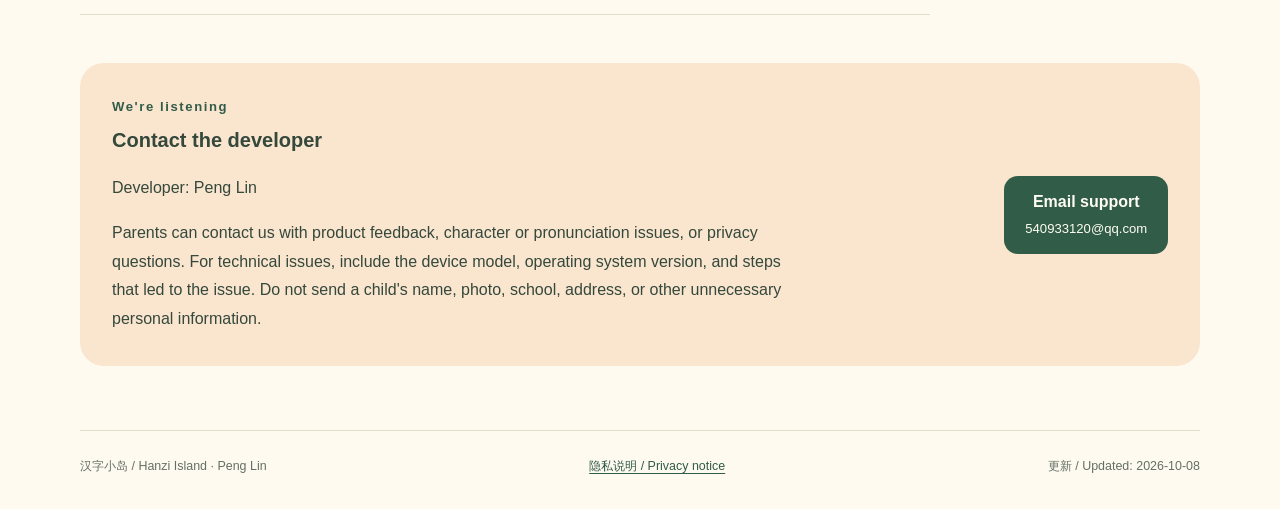
==== commit bbac6d1c: "docs: 更新 1.1 广告版隐私与支持说明" ====
--- a/index.html
+++ b/index.html
@@ -3,7 +3,7 @@
 <head>
   <meta charset="utf-8">
   <meta name="viewport" content="width=device-width, initial-scale=1">
-  <meta name="description" content="汉字小岛（Hanzi Island）1.0 支持站：1500 字离线识字课程、家长操作说明、联系支持与隐私信息。">
+  <meta name="description" content="汉字小岛（Hanzi Island）支持站：1500 字离线识字课程、家长操作说明、联系支持与隐私信息。">
   <title>汉字小岛：趣味识字 · 支持 / Hanzi Island Support</title>
   <link rel="stylesheet" href="style.css">
 </head>
@@ -20,8 +20,8 @@
         <p class="eyebrow">写给陪伴孩子的你</p>
         <h1 id="zh-title">每一个字，<br>都是一座小小的岛。</h1>
         <p class="lead">这里是「汉字小岛：趣味识字」的支持站。这是一款适合 5～7 岁儿童、由家长陪伴使用的 iPad 识字游戏，学习简体汉字，使用普通话朗读。</p>
-        <p class="status"><span aria-hidden="true">●</span> 1.0 发布准备中 · 尚未发布</p>
-        <p class="muted">1.0 课程包含 1,500 个汉字，分为 6 个阶段、15 座岛、150 个单元和 750 个两字学习任务。当前正在准备发布，尚未开放 App Store 下载。</p>
+        <p class="status"><span aria-hidden="true">●</span> 免费 iPad 识字游戏 · 1.1 更新准备中</p>
+        <p class="muted">课程包含 1,500 个汉字，分为 6 个阶段、15 座岛、150 个单元和 750 个两字学习任务。1.1 版本正在准备发布；各版本的下载状态请以 App Store 为准。</p>
       </div>
       <div class="card-grid">
         <article class="card"><p class="card-number">01 / 认识小岛</p><h2>每次两个字，慢慢发现</h2><p>从看字、听词、补字和动手互动，走到无图听音再认及词句练习。每单元有五个两字任务，完成后可进行十字复习。另有十字绘本故事体验。</p></article>
@@ -30,8 +30,8 @@
       </div>
       <section class="content-section" aria-labelledby="zh-faq">
         <h2 id="zh-faq">家长常见问题</h2>
-        <details open><summary>现在可以下载或试玩吗？</summary><p>尚未发布，正在准备 1.0 版本。本网站提供产品说明与支持，不提供游戏下载。下载开放时间和地区请以正式发布后的 App Store 页面为准。</p></details>
-        <details><summary>将如何收费？</summary><p>采用一次付费下载，无内购、订阅或广告。具体价格以发布时所在地区的 App Store 页面为准。目前尚未发布，未开放购买。</p></details>
+        <details open><summary>现在可以下载或试玩吗？</summary><p>请前往 <a href="https://apps.apple.com/app/id6816319983">App Store</a> 查看可下载版本及所在地区的可用状态。本网站提供产品说明与支持。</p></details>
+        <details><summary>将如何收费？</summary><p>App 免费下载，无内购或订阅；1.1 版本通过启动广告和横幅广告支持维护。面向台湾、澳门、香港、新加坡和菲律宾提供，不在中国大陆销售。</p></details>
         <details><summary>需要注册账号或上传孩子的信息吗？</summary><p>无需注册或登录，不要求孩子提供姓名、生日、照片或联系方式。学习记录保存在本机，不上传给开发者。联系支持请由家长发送邮件，避免包含孩子的个人信息。</p></details>
         <details><summary>怎么查看和重置进度？能在其他设备恢复吗？</summary><p>在学习页面进入家长区，完成家长验证后可查看记录、调整声音与动态效果，或按页面说明重置对应进度。删除记录还需第二次确认，且无法撤销。完整课程与绘本故事分别保存进度，重置范围会在确认页面列出。</p><p>App 不提供账号或开发者云同步。“删除 App”通常会移除本机数据；系统的“卸载 App”操作会保留文稿与数据。系统备份可能保留或恢复旧记录，取决于设备和备份设置，请勿把它视为 App 提供的跨设备同步。</p></details>
         <details><summary>没有声音，或读音听起来不对怎么办？</summary><p>先检查 App 声音开关和 iPad 音量。App 使用 AVSpeechSynthesizer 调用设备已安装的 Apple 简体中文（zh-CN）声音，不录音、不上传朗读文本，也不捆绑从 macOS 导出的语音录音。若普通话声音不可用，请家长检查设备朗读声音设置，或使用文字提示继续练习。例词与上下文决定本次读音；若发现问题，欢迎反馈具体汉字、例词和设备版本。</p></details>
@@ -46,8 +46,8 @@
       <p class="eyebrow">For parents and guardians</p>
       <h2 id="en-title" class="section-title">A little island for every character.</h2>
       <p class="lead">Welcome to the support site for Hanzi Island (汉字小岛：趣味识字), an iPad learning game for children aged 5–7 with a parent or guardian. It teaches simplified Chinese characters with Mandarin narration.</p>
-      <p class="status"><span aria-hidden="true">●</span> Preparing version 1.0 · Not yet released</p>
-      <p>Version 1.0 includes 1,500 Chinese characters across 6 stages, 15 islands, 150 units, and 750 two-character lessons. Release preparations are underway; the app is not yet available to download from the App Store.</p>
+      <p class="status"><span aria-hidden="true">●</span> Free iPad learning game · Version 1.1 update in preparation</p>
+      <p>The course includes 1,500 Chinese characters across 6 stages, 15 islands, 150 units, and 750 two-character lessons. Version 1.1 is being prepared for release; check the App Store for availability.</p>
       <div class="card-grid">
         <article class="card"><p class="card-number">01 / Discover</p><h3>Two characters at a time</h3><p>Activities include written forms, spoken words, missing-character practice, scene interactions, recognition without pictures, and word or sentence practice. Each unit has five lessons followed by a ten-character review. A separate ten-character story experience is included.</p></article>
         <article class="card"><p class="card-number">02 / Together</p><h3>Important actions for adults</h3><p>An adult check protects learning records, sound and motion settings, progress resets, and external support links in the parent area. Records describe practice performance, not mastery or a teaching assessment. This website and support communication are intended for adults.</p></article>
@@ -55,8 +55,8 @@
       </div>
       <section class="content-section" aria-labelledby="en-faq">
         <h3 id="en-faq">Questions from parents</h3>
-        <details open><summary>Can we download or try the game now?</summary><p>Version 1.0 is being prepared for release and is not yet available. This website provides product information and support, not a game download. Availability dates and regions will be shown on the App Store after release.</p></details>
-        <details><summary>How will the game be priced?</summary><p>The app uses a one-time paid download, with no in-app purchases, subscriptions, or advertising. The price for your region will be shown on the App Store at release. The app is not yet released or available to purchase.</p></details>
+        <details open><summary>Can we download or try the game now?</summary><p>Visit the <a href="https://apps.apple.com/app/id6816319983">App Store</a> to check available versions and regional availability. This site provides product information and support.</p></details>
+        <details><summary>How will the game be priced?</summary><p>The app is free to download, with no in-app purchases or subscriptions; version 1.1 supports maintenance through app-open and banner ads. Target regions are Taiwan, Macao, Hong Kong, Singapore, and the Philippines, and will not be offered in mainland China.</p></details>
         <details><summary>Will my child need an account or share personal information?</summary><p>No registration, login, name, birth date, photo, or contact details are required. Learning records stay on the device and are not uploaded to the developer. A parent should email support and avoid including a child's personal information.</p></details>
         <details><summary>How do we view or reset progress? Can it transfer between devices?</summary><p>Open the parent area from the learning page and complete the adult check to view records, change sound or motion settings, or reset the corresponding progress. Deletion requires a second confirmation and cannot be undone. The full course and story experience store progress separately; the confirmation screen explains which records will be deleted.</p><p>The app provides no account or developer-operated cloud sync. “Delete App” generally removes local data; “Offload App” keeps documents and data. System backups may retain or restore older records depending on device and backup settings. This is not cross-device sync provided by the app.</p></details>
         <details><summary>What if narration is unavailable or sounds incorrect?</summary><p>Check the app sound setting and iPad volume first. The app uses AVSpeechSynthesizer with an installed Apple Simplified Chinese (zh-CN) voice. It does not record audio, upload narration text, or bundle speech recordings exported from macOS. If Mandarin speech is unavailable, a parent can check the device speech voice settings or use text hints to continue. Pronunciation depends on the example word and context. Please report the character, example word, and device version if you notice a problem.</p></details>
@@ -68,6 +68,6 @@
       </section>
     </section>
   </main>
-  <footer><span>汉字小岛 / Hanzi Island · Peng Lin</span><a href="privacy.html">隐私说明 / Privacy notice</a><span>更新 / Updated: 2026-09-26</span></footer>
+  <footer><span>汉字小岛 / Hanzi Island · Peng Lin</span><a href="privacy.html">隐私说明 / Privacy notice</a><span>更新 / Updated: 2026-10-08</span></footer>
 </body>
 </html>
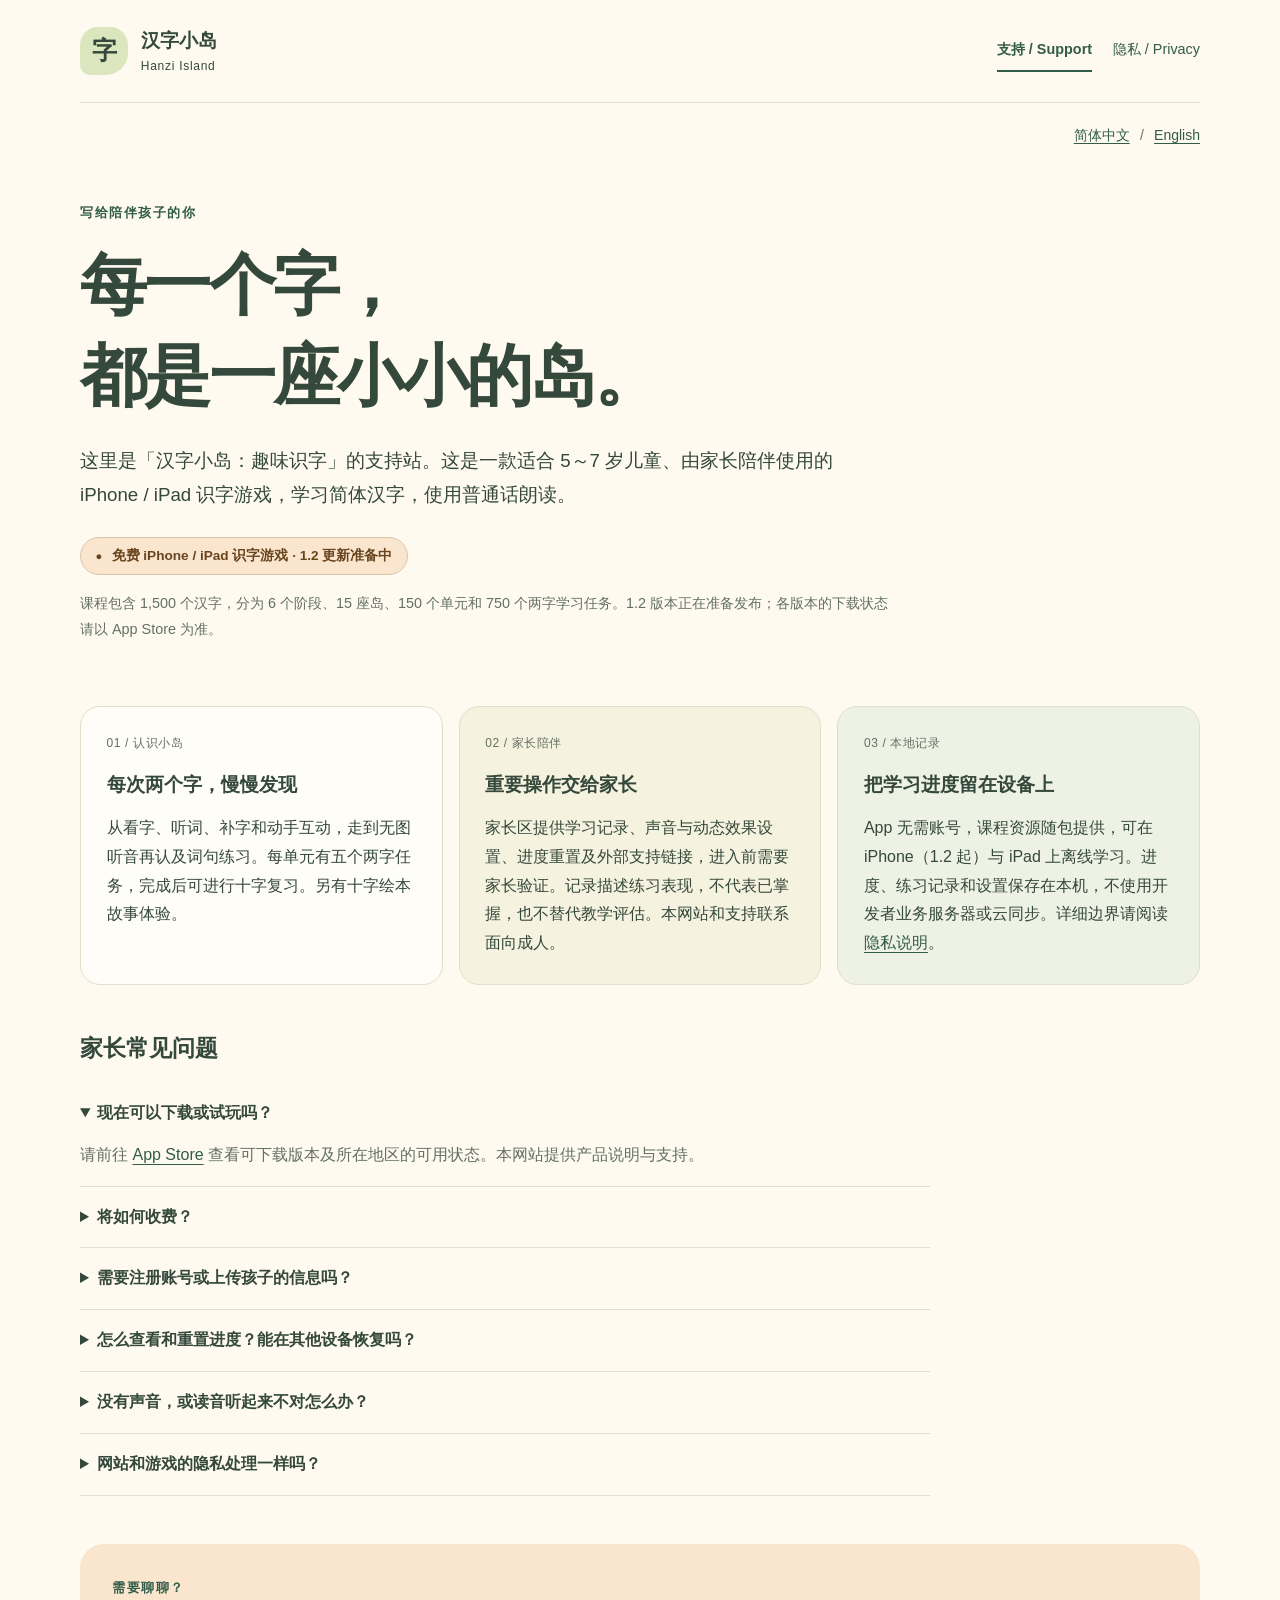
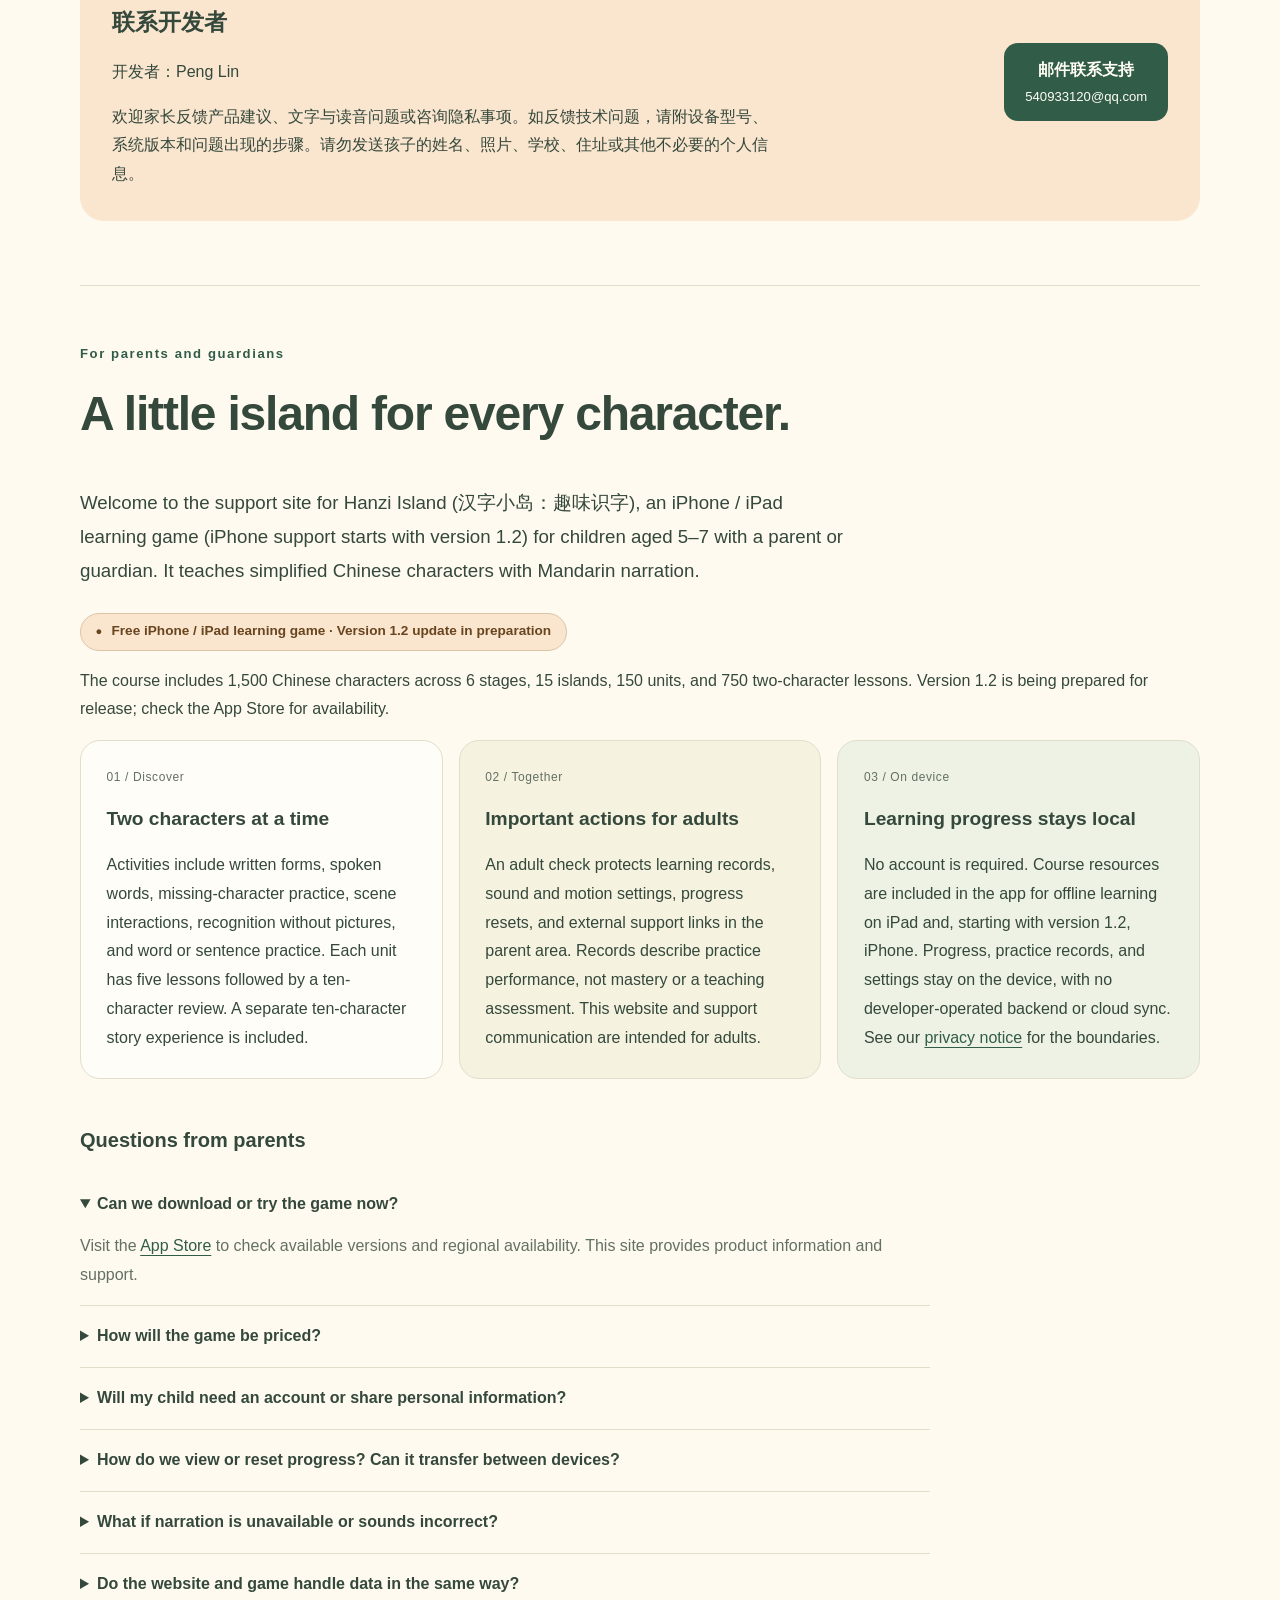
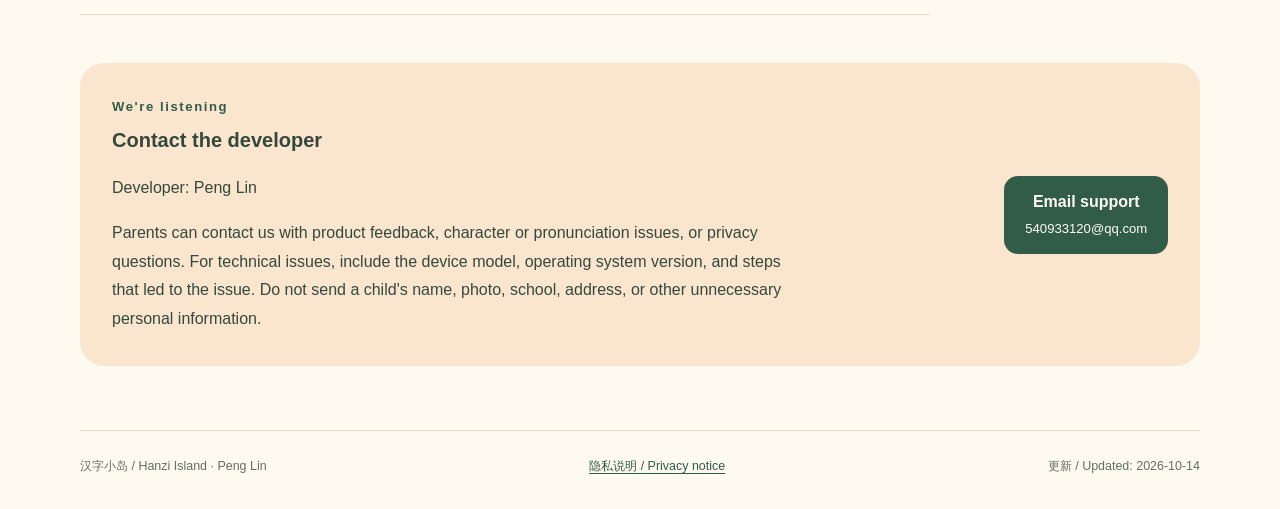
==== commit 5cee0a95: "docs: 更新 iPhone 与激励广告隐私说明" ====
--- a/index.html
+++ b/index.html
@@ -19,22 +19,22 @@
       <div class="hero">
         <p class="eyebrow">写给陪伴孩子的你</p>
         <h1 id="zh-title">每一个字，<br>都是一座小小的岛。</h1>
-        <p class="lead">这里是「汉字小岛：趣味识字」的支持站。这是一款适合 5～7 岁儿童、由家长陪伴使用的 iPad 识字游戏，学习简体汉字，使用普通话朗读。</p>
-        <p class="status"><span aria-hidden="true">●</span> 免费 iPad 识字游戏 · 1.1 更新准备中</p>
-        <p class="muted">课程包含 1,500 个汉字，分为 6 个阶段、15 座岛、150 个单元和 750 个两字学习任务。1.1 版本正在准备发布；各版本的下载状态请以 App Store 为准。</p>
+        <p class="lead">这里是「汉字小岛：趣味识字」的支持站。这是一款适合 5～7 岁儿童、由家长陪伴使用的 iPhone / iPad 识字游戏，学习简体汉字，使用普通话朗读。</p>
+        <p class="status"><span aria-hidden="true">●</span> 免费 iPhone / iPad 识字游戏 · 1.2 更新准备中</p>
+        <p class="muted">课程包含 1,500 个汉字，分为 6 个阶段、15 座岛、150 个单元和 750 个两字学习任务。1.2 版本正在准备发布；各版本的下载状态请以 App Store 为准。</p>
       </div>
       <div class="card-grid">
         <article class="card"><p class="card-number">01 / 认识小岛</p><h2>每次两个字，慢慢发现</h2><p>从看字、听词、补字和动手互动，走到无图听音再认及词句练习。每单元有五个两字任务，完成后可进行十字复习。另有十字绘本故事体验。</p></article>
         <article class="card"><p class="card-number">02 / 家长陪伴</p><h2>重要操作交给家长</h2><p>家长区提供学习记录、声音与动态效果设置、进度重置及外部支持链接，进入前需要家长验证。记录描述练习表现，不代表已掌握，也不替代教学评估。本网站和支持联系面向成人。</p></article>
-        <article class="card"><p class="card-number">03 / 本地记录</p><h2>把学习进度留在设备上</h2><p>App 无需账号，课程资源随包提供，可在 iPad 上离线学习。进度、练习记录和设置保存在本机，不使用开发者业务服务器或云同步。详细边界请阅读<a href="privacy.html#zh">隐私说明</a>。</p></article>
+        <article class="card"><p class="card-number">03 / 本地记录</p><h2>把学习进度留在设备上</h2><p>App 无需账号，课程资源随包提供，可在 iPhone（1.2 起）与 iPad 上离线学习。进度、练习记录和设置保存在本机，不使用开发者业务服务器或云同步。详细边界请阅读<a href="privacy.html#zh">隐私说明</a>。</p></article>
       </div>
       <section class="content-section" aria-labelledby="zh-faq">
         <h2 id="zh-faq">家长常见问题</h2>
         <details open><summary>现在可以下载或试玩吗？</summary><p>请前往 <a href="https://apps.apple.com/app/id6816319983">App Store</a> 查看可下载版本及所在地区的可用状态。本网站提供产品说明与支持。</p></details>
-        <details><summary>将如何收费？</summary><p>App 免费下载，无内购或订阅；1.1 版本通过启动广告和横幅广告支持维护。面向台湾、澳门、香港、新加坡和菲律宾提供，不在中国大陆销售。</p></details>
+        <details><summary>将如何收费？</summary><p>App 免费下载，无内购或订阅；1.1 起通过启动广告和横幅广告支持维护，1.2 增加家长自愿选择的激励视频广告以获得本机星光装饰。不观看或广告不可用不影响课程学习。面向台湾、澳门、香港、新加坡和菲律宾提供，不在中国大陆销售。</p></details>
         <details><summary>需要注册账号或上传孩子的信息吗？</summary><p>无需注册或登录，不要求孩子提供姓名、生日、照片或联系方式。学习记录保存在本机，不上传给开发者。联系支持请由家长发送邮件，避免包含孩子的个人信息。</p></details>
         <details><summary>怎么查看和重置进度？能在其他设备恢复吗？</summary><p>在学习页面进入家长区，完成家长验证后可查看记录、调整声音与动态效果，或按页面说明重置对应进度。删除记录还需第二次确认，且无法撤销。完整课程与绘本故事分别保存进度，重置范围会在确认页面列出。</p><p>App 不提供账号或开发者云同步。“删除 App”通常会移除本机数据；系统的“卸载 App”操作会保留文稿与数据。系统备份可能保留或恢复旧记录，取决于设备和备份设置，请勿把它视为 App 提供的跨设备同步。</p></details>
-        <details><summary>没有声音，或读音听起来不对怎么办？</summary><p>先检查 App 声音开关和 iPad 音量。App 使用 AVSpeechSynthesizer 调用设备已安装的 Apple 简体中文（zh-CN）声音，不录音、不上传朗读文本，也不捆绑从 macOS 导出的语音录音。若普通话声音不可用，请家长检查设备朗读声音设置，或使用文字提示继续练习。例词与上下文决定本次读音；若发现问题，欢迎反馈具体汉字、例词和设备版本。</p></details>
+        <details><summary>没有声音，或读音听起来不对怎么办？</summary><p>先检查 App 声音开关和 设备音量。App 使用 AVSpeechSynthesizer 调用设备已安装的 Apple 简体中文（zh-CN）声音，不录音、不上传朗读文本，也不捆绑从 macOS 导出的语音录音。若普通话声音不可用，请家长检查设备朗读声音设置，或使用文字提示继续练习。例词与上下文决定本次读音；若发现问题，欢迎反馈具体汉字、例词和设备版本。</p></details>
         <details><summary>网站和游戏的隐私处理一样吗？</summary><p>App 的学习记录保存在本机。通过家长区打开本支持网站需要网络，会向 GitHub Pages 发出请求；发送支持邮件会经过您的邮件服务和 QQ 邮箱。请参阅<a href="privacy.html#zh">完整隐私说明</a>。</p></details>
       </section>
       <section class="contact-panel" aria-labelledby="zh-contact">
@@ -45,21 +45,21 @@
     <section id="en" class="english-section" lang="en" aria-labelledby="en-title">
       <p class="eyebrow">For parents and guardians</p>
       <h2 id="en-title" class="section-title">A little island for every character.</h2>
-      <p class="lead">Welcome to the support site for Hanzi Island (汉字小岛：趣味识字), an iPad learning game for children aged 5–7 with a parent or guardian. It teaches simplified Chinese characters with Mandarin narration.</p>
-      <p class="status"><span aria-hidden="true">●</span> Free iPad learning game · Version 1.1 update in preparation</p>
-      <p>The course includes 1,500 Chinese characters across 6 stages, 15 islands, 150 units, and 750 two-character lessons. Version 1.1 is being prepared for release; check the App Store for availability.</p>
+      <p class="lead">Welcome to the support site for Hanzi Island (汉字小岛：趣味识字), an iPhone / iPad learning game (iPhone support starts with version 1.2) for children aged 5–7 with a parent or guardian. It teaches simplified Chinese characters with Mandarin narration.</p>
+      <p class="status"><span aria-hidden="true">●</span> Free iPhone / iPad learning game · Version 1.2 update in preparation</p>
+      <p>The course includes 1,500 Chinese characters across 6 stages, 15 islands, 150 units, and 750 two-character lessons. Version 1.2 is being prepared for release; check the App Store for availability.</p>
       <div class="card-grid">
         <article class="card"><p class="card-number">01 / Discover</p><h3>Two characters at a time</h3><p>Activities include written forms, spoken words, missing-character practice, scene interactions, recognition without pictures, and word or sentence practice. Each unit has five lessons followed by a ten-character review. A separate ten-character story experience is included.</p></article>
         <article class="card"><p class="card-number">02 / Together</p><h3>Important actions for adults</h3><p>An adult check protects learning records, sound and motion settings, progress resets, and external support links in the parent area. Records describe practice performance, not mastery or a teaching assessment. This website and support communication are intended for adults.</p></article>
-        <article class="card"><p class="card-number">03 / On device</p><h3>Learning progress stays local</h3><p>No account is required. Course resources are included in the app for offline learning on iPad. Progress, practice records, and settings stay on the device, with no developer-operated backend or cloud sync. See our <a href="privacy.html#en">privacy notice</a> for the boundaries.</p></article>
+        <article class="card"><p class="card-number">03 / On device</p><h3>Learning progress stays local</h3><p>No account is required. Course resources are included in the app for offline learning on iPad and, starting with version 1.2, iPhone. Progress, practice records, and settings stay on the device, with no developer-operated backend or cloud sync. See our <a href="privacy.html#en">privacy notice</a> for the boundaries.</p></article>
       </div>
       <section class="content-section" aria-labelledby="en-faq">
         <h3 id="en-faq">Questions from parents</h3>
         <details open><summary>Can we download or try the game now?</summary><p>Visit the <a href="https://apps.apple.com/app/id6816319983">App Store</a> to check available versions and regional availability. This site provides product information and support.</p></details>
-        <details><summary>How will the game be priced?</summary><p>The app is free to download, with no in-app purchases or subscriptions; version 1.1 supports maintenance through app-open and banner ads. Target regions are Taiwan, Macao, Hong Kong, Singapore, and the Philippines, and will not be offered in mainland China.</p></details>
+        <details><summary>How will the game be priced?</summary><p>The app is free to download, with no in-app purchases or subscriptions; app-open and banner ads support maintenance from version 1.1. Version 1.2 adds optional rewarded video ads chosen by a parent for a local starlight decoration. Declining or unavailable ads do not restrict lessons. Target regions are Taiwan, Macao, Hong Kong, Singapore, and the Philippines, and will not be offered in mainland China.</p></details>
         <details><summary>Will my child need an account or share personal information?</summary><p>No registration, login, name, birth date, photo, or contact details are required. Learning records stay on the device and are not uploaded to the developer. A parent should email support and avoid including a child's personal information.</p></details>
         <details><summary>How do we view or reset progress? Can it transfer between devices?</summary><p>Open the parent area from the learning page and complete the adult check to view records, change sound or motion settings, or reset the corresponding progress. Deletion requires a second confirmation and cannot be undone. The full course and story experience store progress separately; the confirmation screen explains which records will be deleted.</p><p>The app provides no account or developer-operated cloud sync. “Delete App” generally removes local data; “Offload App” keeps documents and data. System backups may retain or restore older records depending on device and backup settings. This is not cross-device sync provided by the app.</p></details>
-        <details><summary>What if narration is unavailable or sounds incorrect?</summary><p>Check the app sound setting and iPad volume first. The app uses AVSpeechSynthesizer with an installed Apple Simplified Chinese (zh-CN) voice. It does not record audio, upload narration text, or bundle speech recordings exported from macOS. If Mandarin speech is unavailable, a parent can check the device speech voice settings or use text hints to continue. Pronunciation depends on the example word and context. Please report the character, example word, and device version if you notice a problem.</p></details>
+        <details><summary>What if narration is unavailable or sounds incorrect?</summary><p>Check the app sound setting and device volume first. The app uses AVSpeechSynthesizer with an installed Apple Simplified Chinese (zh-CN) voice. It does not record audio, upload narration text, or bundle speech recordings exported from macOS. If Mandarin speech is unavailable, a parent can check the device speech voice settings or use text hints to continue. Pronunciation depends on the example word and context. Please report the character, example word, and device version if you notice a problem.</p></details>
         <details><summary>Do the website and game handle data in the same way?</summary><p>Learning records stay on the device. Opening this support site from the parent area requires a network connection and sends requests to GitHub Pages. Support messages pass through your email provider and QQ Mail. Please read the <a href="privacy.html#en">full privacy notice</a>.</p></details>
       </section>
       <section class="contact-panel" aria-labelledby="en-contact">
@@ -68,6 +68,6 @@
       </section>
     </section>
   </main>
-  <footer><span>汉字小岛 / Hanzi Island · Peng Lin</span><a href="privacy.html">隐私说明 / Privacy notice</a><span>更新 / Updated: 2026-10-08</span></footer>
+  <footer><span>汉字小岛 / Hanzi Island · Peng Lin</span><a href="privacy.html">隐私说明 / Privacy notice</a><span>更新 / Updated: 2026-10-14</span></footer>
 </body>
 </html>
